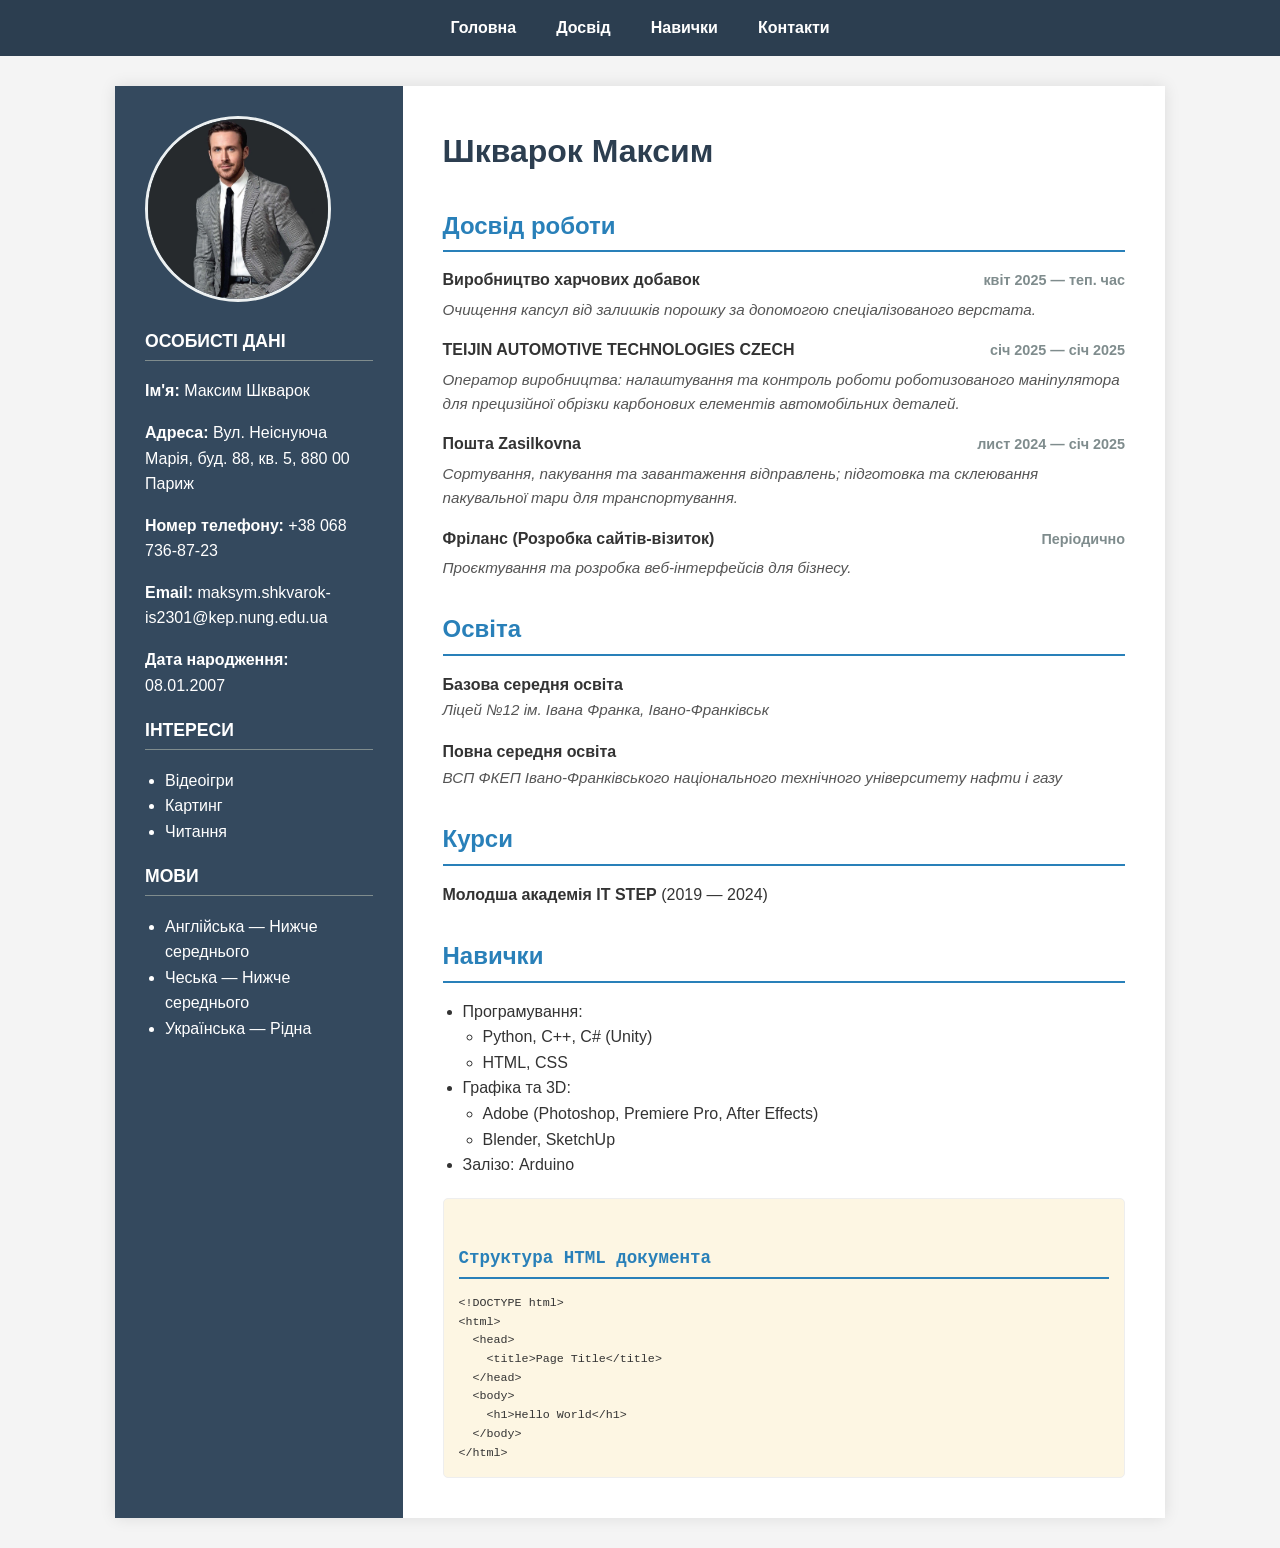
==== index.html @ 597e6e90 "index.html" ====
<!DOCTYPE html>
<html lang="uk">
<head>
    <meta charset="UTF-8">
    <meta name="viewport" content="width=device-width, initial-scale=1.0">
    <title>Резюме — Шкварок Максим</title>
    <link rel="stylesheet" href="style.css">
</head>
<body>

<header>
    <nav>
        <ul class="nav-menu">
            <li><a href="#about">Головна</a></li>
            <li><a href="#experience">Досвід</a></li>
            <li><a href="#skills">Навички</a></li>
            <li><a href="#contacts">Контакти</a></li>
        </ul>
    </nav>
</header>

<div class="container" id="about">
    <aside class="sidebar">
        <div class="avatar">
            <img src="myfoto.jpg" alt="Шкварок Максим" class="image">
        </div>

        <section id="contacts" class="section">
            <h3>Особисті дані</h3>
            <p><strong>Ім'я:</strong> Максим Шкварок</p>
            <p><strong>Адреса:</strong> Вул. Неіснуюча Марія, буд. 88, кв. 5, 880 00 Париж</p>
            <p><strong>Номер телефону:</strong> +38 068 736-87-23</p>
            <p><strong>Email:</strong> maksym.shkvarok-is2301@kep.nung.edu.ua</p>
            <p><strong>Дата народження:</strong> 08.01.2007</p>
        </section>  

        <section class="section">
            <h3>Інтереси</h3>
            <ul class="interests-list">
                <li>Відеоігри</li>
                <li>Картинг</li>
                <li>Читання</li>
            </ul>
        </section>

        <section class="section">
            <h3>Мови</h3>
            <ul class="languages-list">
                <li>Англійська — Нижче середнього</li>
                <li>Чеська — Нижче середнього</li>
                <li>Українська — Рідна</li>
            </ul>
        </section>
    </aside>

    <main class="main-content">
        <h1>Шкварок Максим</h1>

        <section id="experience">
            <h2 class="section-title">Досвід роботи</h2>
            
            <div class="job-item">
                <div class="job-header">
                    <strong>Виробництво харчових добавок</strong>
                    <span class="date">квіт 2025 — теп. час</span>
                </div>
                <p class="job-desc">Очищення капсул від залишків порошку за допомогою спеціалізованого верстата.</p>
            </div>

            <div class="job-item">
                <div class="job-header">
                    <strong>TEIJIN AUTOMOTIVE TECHNOLOGIES CZECH</strong>
                    <span class="date">січ 2025 — січ 2025</span>
                </div>
                <p class="job-desc">Оператор виробництва: налаштування та контроль роботи роботизованого маніпулятора для прецизійної обрізки карбонових елементів автомобільних деталей.</p>
            </div>

            <div class="job-item">
                <div class="job-header">
                    <strong>Пошта Zasilkovna</strong>
                    <span class="date">лист 2024 — січ 2025</span>
                </div>
                <p class="job-desc">Сортування, пакування та завантаження відправлень; підготовка та склеювання пакувальної тари для транспортування.</p>
            </div>

            <div class="job-item">
                <div class="job-header">
                    <strong>Фріланс (Розробка сайтів-візиток)</strong>
                    <span class="date">Періодично</span>
                </div>
                <p class="job-desc">Проєктування та розробка веб-інтерфейсів для бізнесу.</p>
            </div>
        </section>

        <section id="education">
            <h2 class="section-title">Освіта</h2>
            <p><strong>Базова середня освіта</strong><br>
            <span class="edu-italic">Ліцей №12 ім. Івана Франка, Івано-Франківськ</span></p>
            <p><strong>Повна середня освіта</strong><br>
            <span class="edu-italic">ВСП ФКЕП Івано-Франківського національного технічного університету нафти і газу</span></p>
        </section>

        <section id="courses">
            <h2 class="section-title">Курси</h2>
            <p><strong>Молодша академія IT STEP</strong> (2019 — 2024)</p>
        </section>

        <section id="skills">
            <h2 class="section-title">Навички</h2>
            <ul class="skills-grid">
                <li>Програмування:
                    <ul>
                        <li>Python, C++, C# (Unity)</li>
                        <li>HTML, CSS</li>
                    </ul>
                </li>
                <li>Графіка та 3D:
                    <ul>
                        <li>Adobe (Photoshop, Premiere Pro, After Effects)</li>
                        <li>Blender, SketchUp</li>
                    </ul>
                </li>
                <li>Залізо: Arduino</li>
            </ul>
        </section>

        <section class="html-structure">
            <h2 class="section-title">Структура HTML документа</h2>
            <code>
                &lt;!DOCTYPE html&gt;<br>
                &lt;html&gt;<br>
                &nbsp;&nbsp;&lt;head&gt;<br>
                &nbsp;&nbsp;&nbsp;&nbsp;&lt;title&gt;Page Title&lt;/title&gt;<br>
                &nbsp;&nbsp;&lt;/head&gt;<br>
                &nbsp;&nbsp;&lt;body&gt;<br>
                &nbsp;&nbsp;&nbsp;&nbsp;&lt;h1&gt;Hello World&lt;/h1&gt;<br>
                &nbsp;&nbsp;&lt;/body&gt;<br>
                &lt;/html&gt;
            </code>
        </section>
    </main>
</div>

</body>
</html>
---- style.css ----
body {
    font-family: 'Segoe UI', Tahoma, Geneva, Verdana, sans-serif;
    line-height: 1.6;
    margin: 0;
    background-color: #f4f4f4;
    color: #333;
}

/* Меню */
.nav-menu {
    display: flex;
    justify-content: center;
    list-style: none;
    background: #2c3e50;
    padding: 15px;
    margin: 0;
    position: sticky;
    top: 0;
    z-index: 1000;
}

.nav-menu li { margin: 0 20px; }
.nav-menu a {
    color: white;
    text-decoration: none;
    font-weight: bold;
    transition: color 0.3s;
}

.nav-menu a:hover {
    color: #2980b9;
}

.container {
    display: flex;
    max-width: 1050px;
    margin: 30px auto;
    background: white;
    box-shadow: 0 0 15px rgba(0,0,0,0.1);
}

/* Sidebar */
.sidebar {
    width: 25%;
    background-color: #34495e;
    color: white;
    padding: 30px;
}

.avatar {
    width: 180px;
    height: 180px;
    overflow: hidden;
    border-radius: 50%;
    margin-bottom: 25px;
    border: 3px solid #ecf0f1;
}

.image {
    width: 100%;
    height: 100%;
    object-fit: cover;
    object-position: center 15%;
}

.section h3 {
    border-bottom: 1px solid #7f8c8d;
    padding-bottom: 5px;
    text-transform: uppercase;
    font-size: 1.1em;
}

/* Main Content */
.main-content {
    width: 75%;
    padding: 40px;
}

h1 { margin-top: 0; color: #2c3e50; }

.section-title {
    color: #2980b9;
    border-bottom: 2px solid #2980b9;
    padding-bottom: 5px;
    margin-top: 30px;
    margin-bottom: 15px;
}

.job-header {
    display: flex;
    justify-content: space-between;
    align-items: baseline;
    gap: 20px;
    margin-top: 15px;
}

.date {
    white-space: nowrap;
    font-weight: bold;
    color: #7f8c8d;
    font-size: 0.9em;
    min-width: fit-content;
}

/* Описи курсивом */
.job-desc, .edu-italic {
    font-style: italic;
    color: #555;
    margin-top: 5px;
    margin-bottom: 15px;
    font-size: 0.95em;
}

.html-structure {
    background: #fdf6e3;
    padding: 15px;
    border-radius: 5px;
    margin-top: 20px;
    font-family: monospace;
    font-size: 0.9em;
    border: 1px solid #eee;
}

ul { padding-left: 20px; }
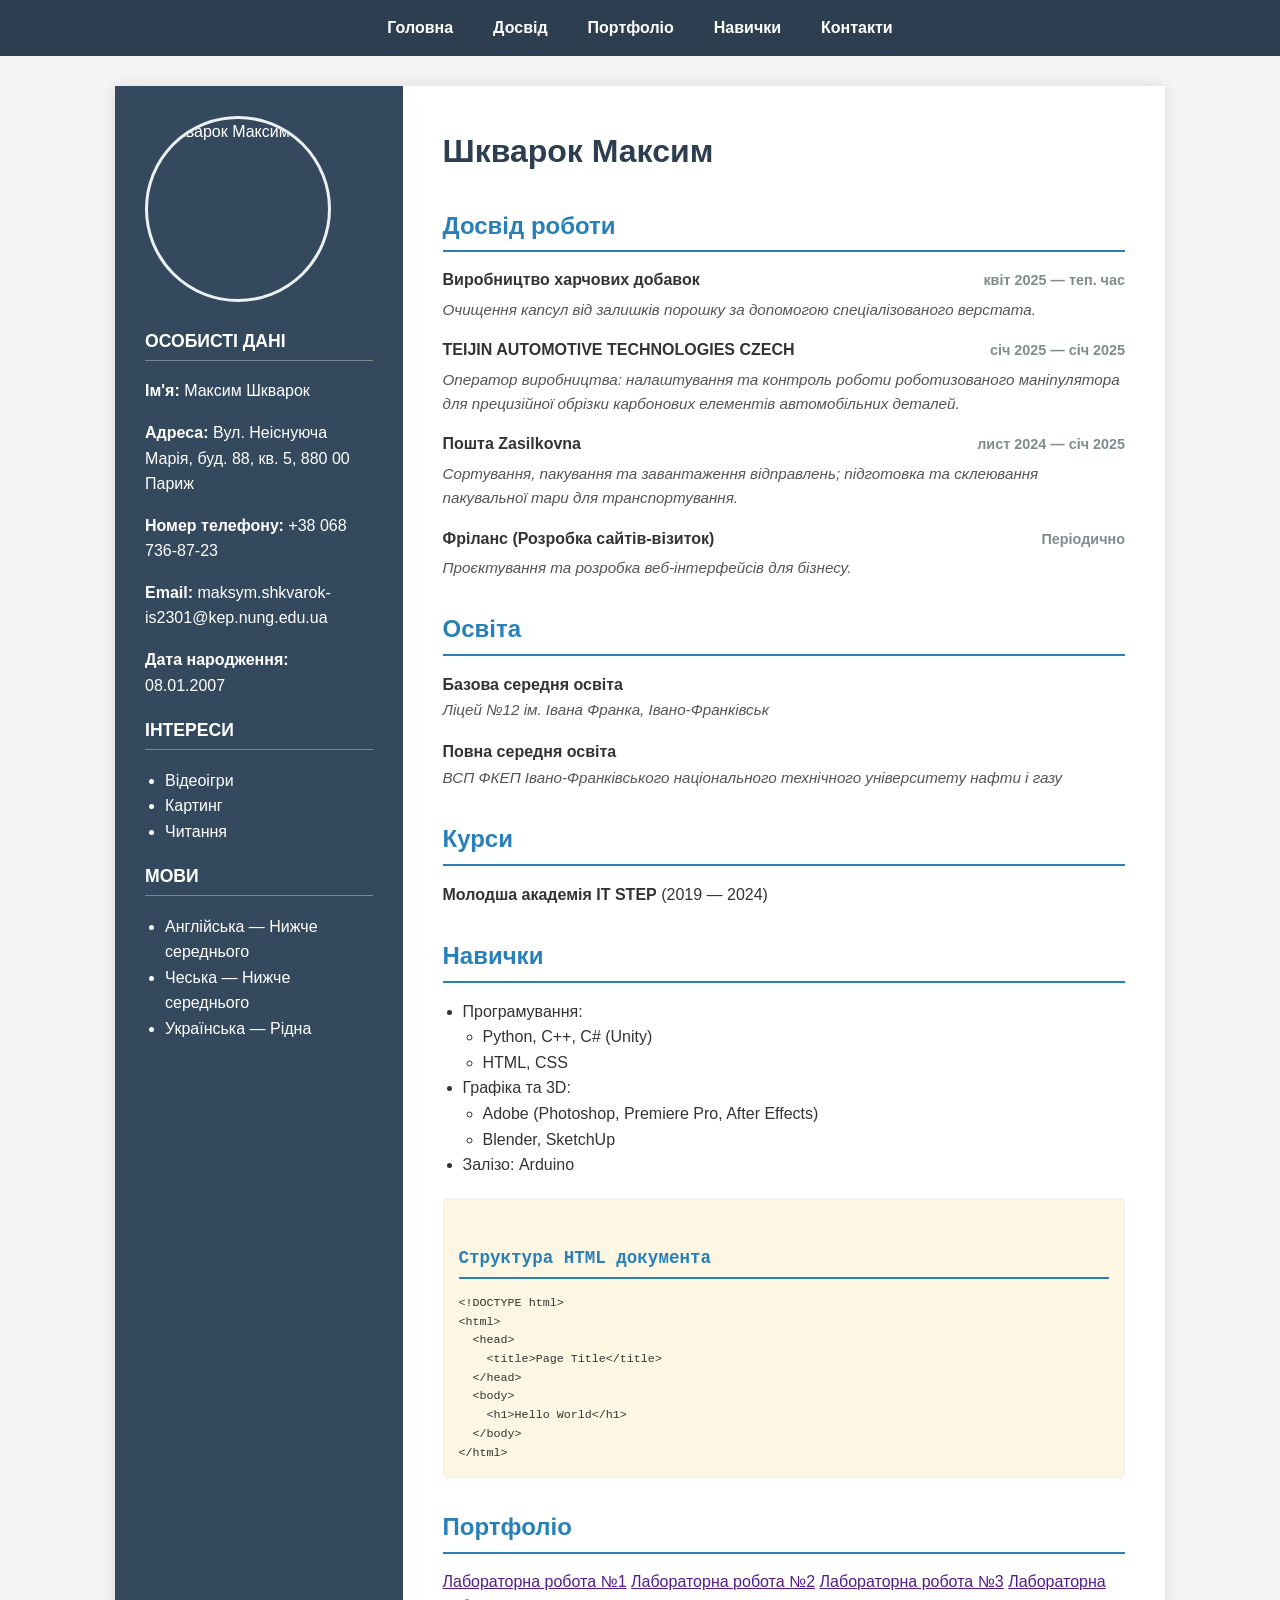
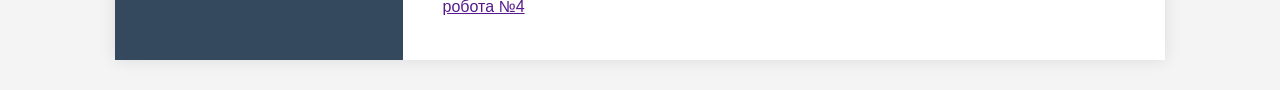
==== commit 17870a0f: "index.html" ====
--- a/index.html
+++ b/index.html
@@ -13,6 +13,7 @@
         <ul class="nav-menu">
             <li><a href="#about">Головна</a></li>
             <li><a href="#experience">Досвід</a></li>
+            <li><a href="#portfolio">Портфоліо</a></li> 
             <li><a href="#skills">Навички</a></li>
             <li><a href="#contacts">Контакти</a></li>
         </ul>
@@ -22,7 +23,7 @@
 <div class="container" id="about">
     <aside class="sidebar">
         <div class="avatar">
-            <img src="myfoto.jpg" alt="Шкварок Максим" class="image">
+            <img src="c:\Users\finon\OneDrive\Desktop\LW2\myfoto.jpg" alt="Шкварок Максим" class="image">
         </div>
 
         <section id="contacts" class="section">
@@ -138,6 +139,16 @@
                 &lt;/html&gt;
             </code>
         </section>
+
+        <section id="portfolio">
+            <h2 class="section-title">Портфоліо</h2>
+            <div class="portfolio-grid">
+                <a href="" class="portfolio-button">Лабораторна робота №1</a>
+                <a href="" class="portfolio-button">Лабораторна робота №2</a>
+                <a href="" class="portfolio-button">Лабораторна робота №3</a>
+                <a href="" class="portfolio-button">Лабораторна робота №4</a>
+            </div>
+        </section>
     </main>
 </div>
 
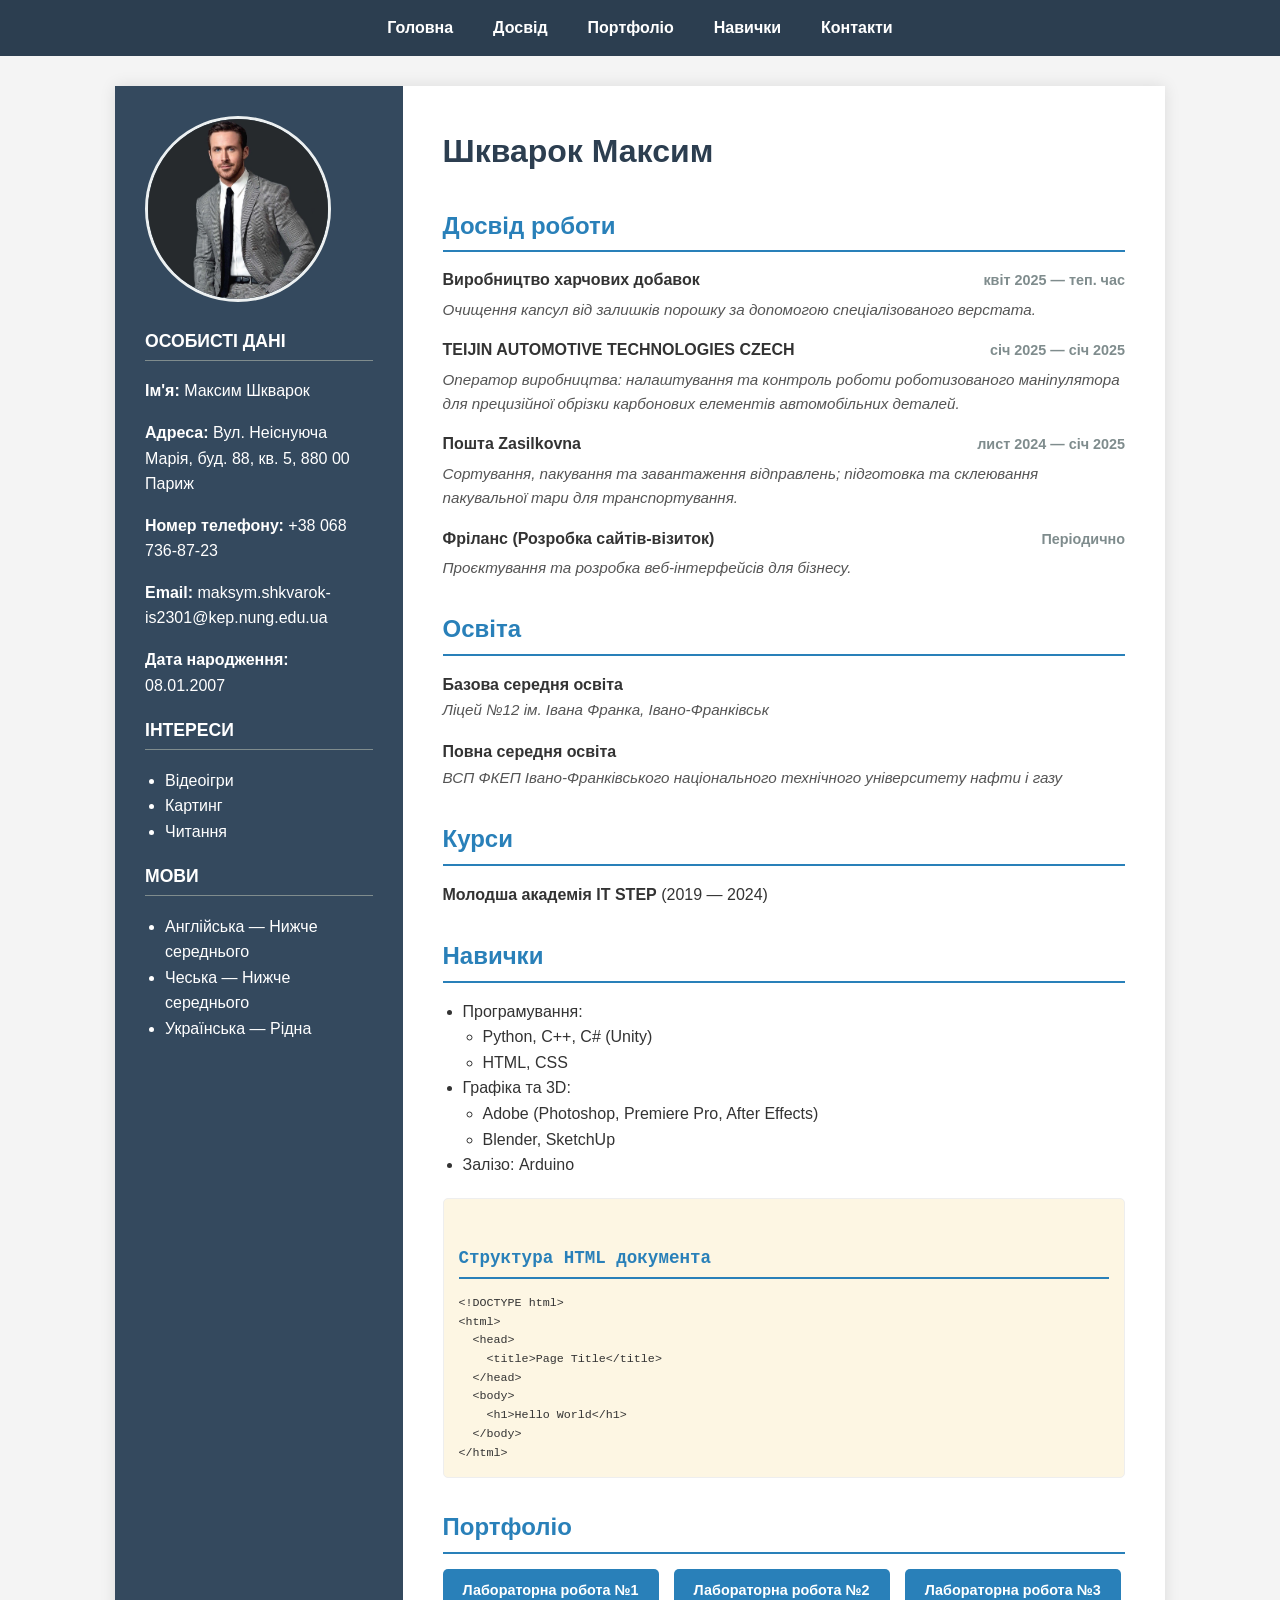
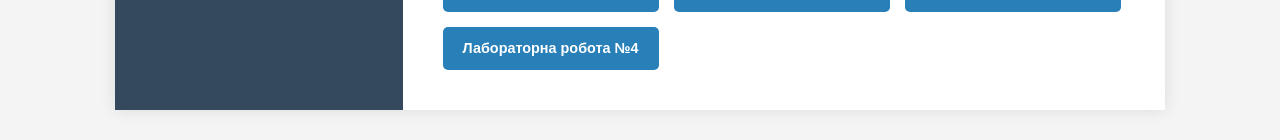
==== commit 5826f42c: "index.html" ====
--- a/index.html
+++ b/index.html
@@ -23,7 +23,7 @@
 <div class="container" id="about">
     <aside class="sidebar">
         <div class="avatar">
-            <img src="c:\Users\finon\OneDrive\Desktop\LW2\myfoto.jpg" alt="Шкварок Максим" class="image">
+            <img src="myfoto.jpg" alt="Шкварок Максим" class="image">
         </div>
 
         <section id="contacts" class="section">
--- a/style.css
+++ b/style.css
@@ -121,4 +121,35 @@
     border: 1px solid #eee;
 }
 
-ul { padding-left: 20px; }+ul { padding-left: 20px; }
+
+/* Портфоліо */
+.portfolio-grid {
+    display: flex;
+    flex-wrap: wrap;
+    gap: 15px;
+    margin-top: 15px;
+}
+
+.portfolio-button {
+    display: inline-block;
+    padding: 10px 20px;
+    background-color: #2980b9;
+    color: white;
+    text-decoration: none;
+    border-radius: 5px;
+    font-weight: bold;
+    font-size: 0.9em;
+    transition: background-color 0.3s, transform 0.2s;
+    border: none;
+}
+
+.portfolio-button:hover {
+    background-color: #1f6391;
+    transform: translateY(-2px);
+    color: white; /* Щоб колір тексту не змінювався при наведенні як у меню */
+}
+
+.portfolio-button:active {
+    transform: translateY(0);
+}
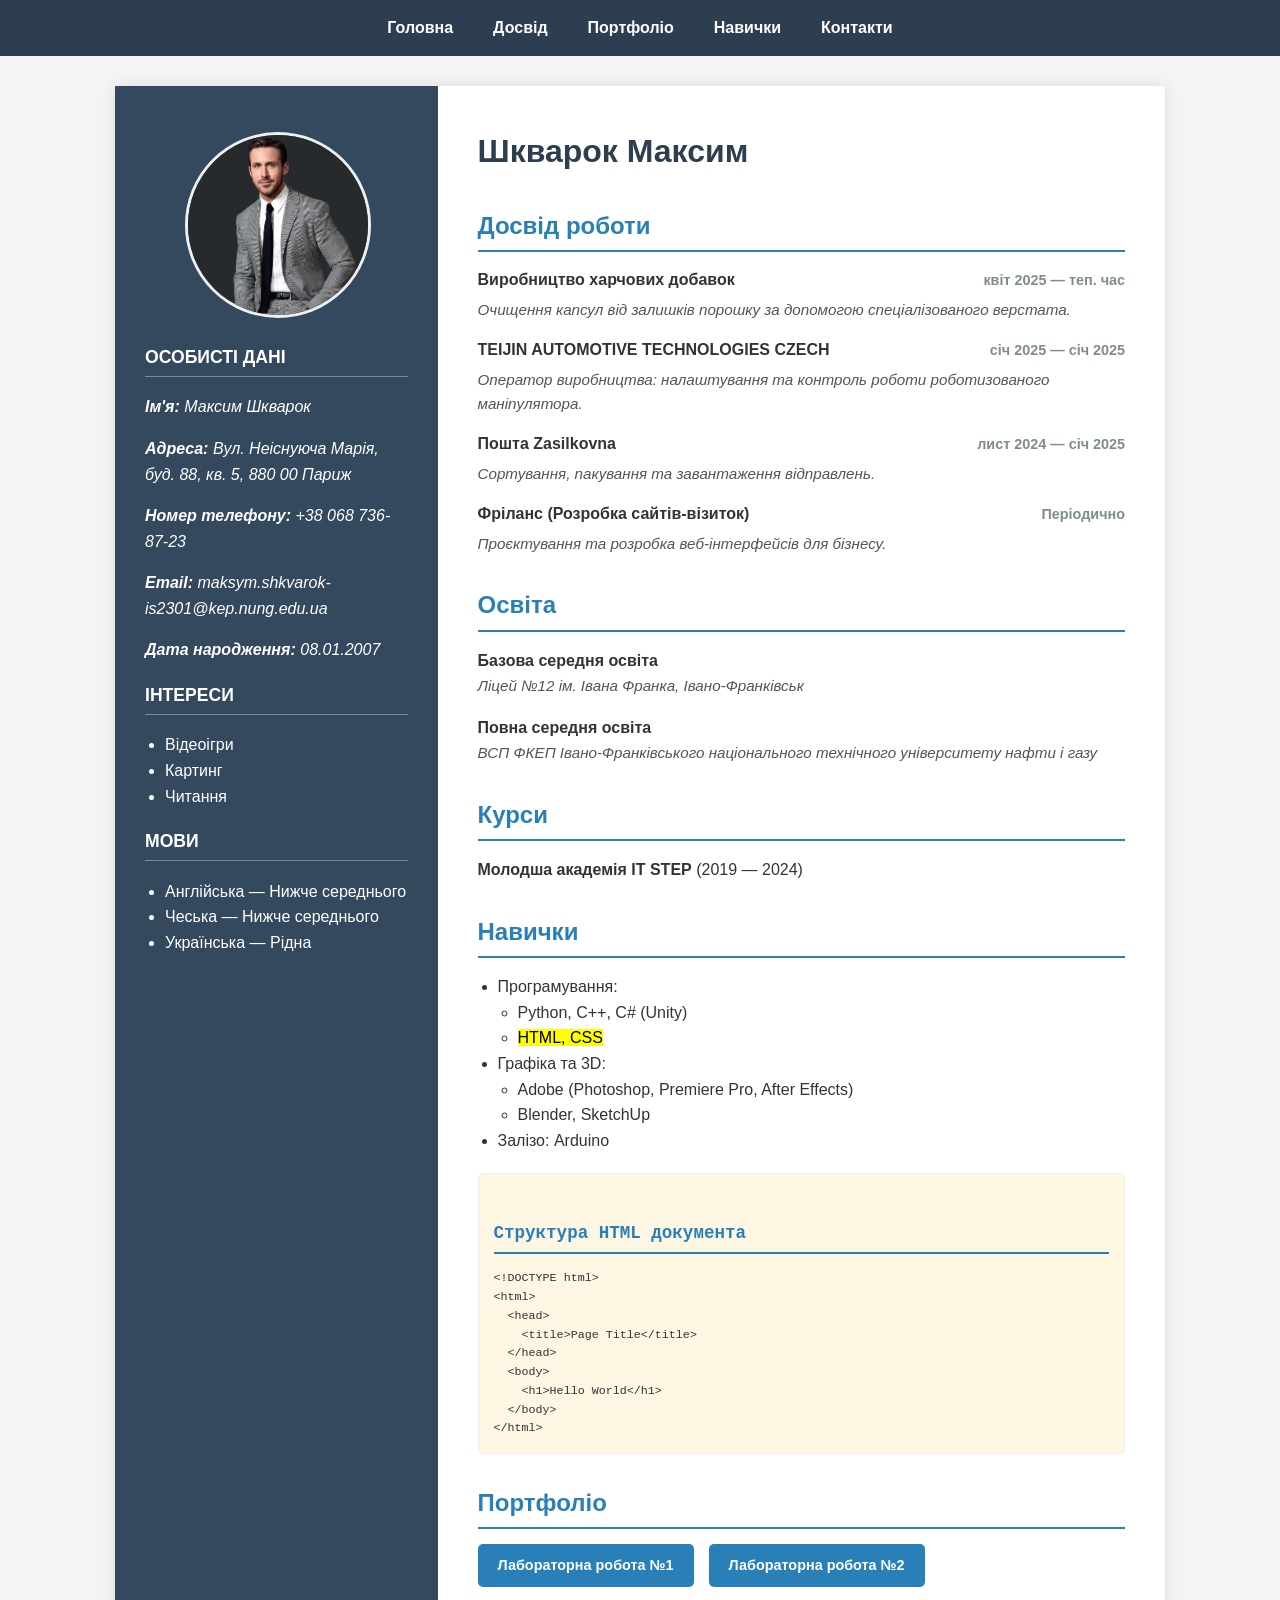
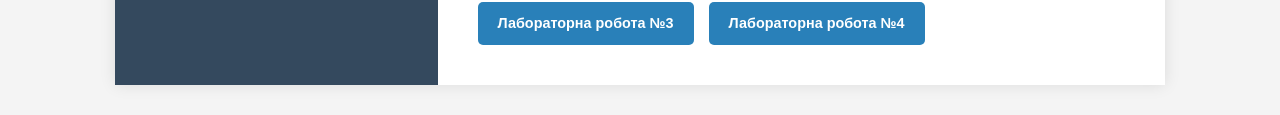
==== commit 699988b4: "index.html" ====
--- a/index.html
+++ b/index.html
@@ -22,17 +22,20 @@
 
 <div class="container" id="about">
     <aside class="sidebar">
-        <div class="avatar">
+        <figure class="avatar">
             <img src="myfoto.jpg" alt="Шкварок Максим" class="image">
-        </div>
+            <figcaption style="display:none">Фото Шкварока Максима</figcaption>
+        </figure>
 
         <section id="contacts" class="section">
             <h3>Особисті дані</h3>
-            <p><strong>Ім'я:</strong> Максим Шкварок</p>
-            <p><strong>Адреса:</strong> Вул. Неіснуюча Марія, буд. 88, кв. 5, 880 00 Париж</p>
-            <p><strong>Номер телефону:</strong> +38 068 736-87-23</p>
-            <p><strong>Email:</strong> maksym.shkvarok-is2301@kep.nung.edu.ua</p>
-            <p><strong>Дата народження:</strong> 08.01.2007</p>
+            <address>
+                <p><strong>Ім'я:</strong> Максим Шкварок</p>
+                <p><strong>Адреса:</strong> Вул. Неіснуюча Марія, буд. 88, кв. 5, 880 00 Париж</p>
+                <p><strong>Номер телефону:</strong> +38 068 736-87-23</p>
+                <p><strong>Email:</strong> maksym.shkvarok-is2301@kep.nung.edu.ua</p>
+                <p><strong>Дата народження:</strong> <time datetime="2007-01-08">08.01.2007</time></p>
+            </address>
         </section>  
 
         <section class="section">
@@ -60,37 +63,37 @@
         <section id="experience">
             <h2 class="section-title">Досвід роботи</h2>
             
-            <div class="job-item">
-                <div class="job-header">
+            <article class="job-item">
+                <header class="job-header">
                     <strong>Виробництво харчових добавок</strong>
-                    <span class="date">квіт 2025 — теп. час</span>
-                </div>
+                    <span class="date"><time datetime="2025-04">квіт 2025</time> — теп. час</span>
+                </header>
                 <p class="job-desc">Очищення капсул від залишків порошку за допомогою спеціалізованого верстата.</p>
-            </div>
+            </article>
 
-            <div class="job-item">
-                <div class="job-header">
+            <article class="job-item">
+                <header class="job-header">
                     <strong>TEIJIN AUTOMOTIVE TECHNOLOGIES CZECH</strong>
-                    <span class="date">січ 2025 — січ 2025</span>
-                </div>
-                <p class="job-desc">Оператор виробництва: налаштування та контроль роботи роботизованого маніпулятора для прецизійної обрізки карбонових елементів автомобільних деталей.</p>
-            </div>
+                    <span class="date"><time datetime="2025-01">січ 2025</time> — <time datetime="2025-01">січ 2025</time></span>
+                </header>
+                <p class="job-desc">Оператор виробництва: налаштування та контроль роботи роботизованого маніпулятора.</p>
+            </article>
 
-            <div class="job-item">
-                <div class="job-header">
+            <article class="job-item">
+                <header class="job-header">
                     <strong>Пошта Zasilkovna</strong>
-                    <span class="date">лист 2024 — січ 2025</span>
-                </div>
-                <p class="job-desc">Сортування, пакування та завантаження відправлень; підготовка та склеювання пакувальної тари для транспортування.</p>
-            </div>
+                    <span class="date"><time datetime="2024-11">лист 2024</time> — <time datetime="2025-01">січ 2025</time></span>
+                </header>
+                <p class="job-desc">Сортування, пакування та завантаження відправлень.</p>
+            </article>
 
-            <div class="job-item">
-                <div class="job-header">
+            <article class="job-item">
+                <header class="job-header">
                     <strong>Фріланс (Розробка сайтів-візиток)</strong>
                     <span class="date">Періодично</span>
-                </div>
+                </header>
                 <p class="job-desc">Проєктування та розробка веб-інтерфейсів для бізнесу.</p>
-            </div>
+            </article>
         </section>
 
         <section id="education">
@@ -112,8 +115,7 @@
                 <li>Програмування:
                     <ul>
                         <li>Python, C++, C# (Unity)</li>
-                        <li>HTML, CSS</li>
-                    </ul>
+                        <li><mark>HTML, CSS</mark></li> </ul>
                 </li>
                 <li>Графіка та 3D:
                     <ul>
@@ -125,7 +127,7 @@
             </ul>
         </section>
 
-        <section class="html-structure">
+        <footer class="html-structure">
             <h2 class="section-title">Структура HTML документа</h2>
             <code>
                 &lt;!DOCTYPE html&gt;<br>
@@ -138,19 +140,20 @@
                 &nbsp;&nbsp;&lt;/body&gt;<br>
                 &lt;/html&gt;
             </code>
-        </section>
+        </footer>
 
         <section id="portfolio">
             <h2 class="section-title">Портфоліо</h2>
-            <div class="portfolio-grid">
-                <a href="" class="portfolio-button">Лабораторна робота №1</a>
-                <a href="" class="portfolio-button">Лабораторна робота №2</a>
-                <a href="" class="portfolio-button">Лабораторна робота №3</a>
-                <a href="" class="portfolio-button">Лабораторна робота №4</a>
-            </div>
+            <nav class="portfolio-grid">
+                <a href="lab1/index.html" class="portfolio-button">Лабораторна робота №1</a>
+                <a href="lab2/index.html" class="portfolio-button">Лабораторна робота №2</a>
+                <a href="lab3/index.html" class="portfolio-button">Лабораторна робота №3</a>
+                <a href="lab4/index.html" class="portfolio-button">Лабораторна робота №4</a>
+            </nav>
         </section>
     </main>
 </div>
 
 </body>
 </html>
+
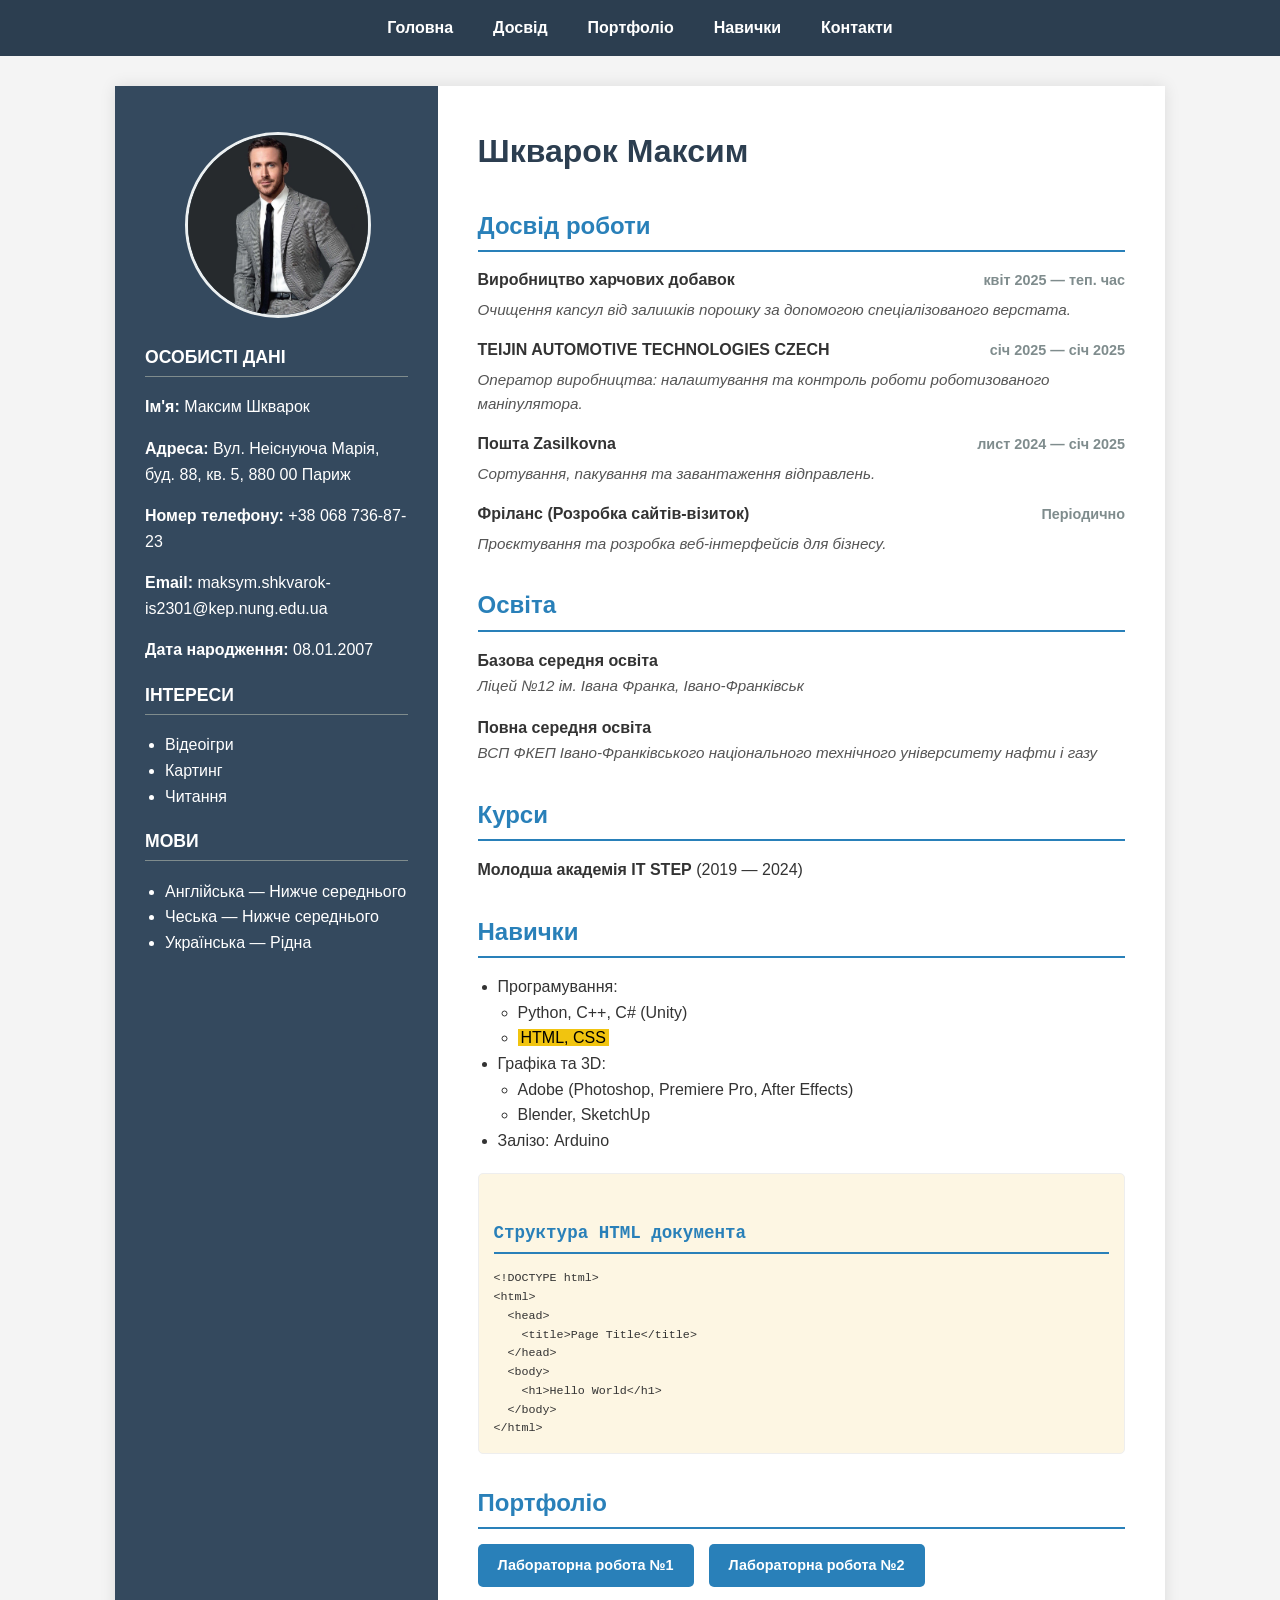
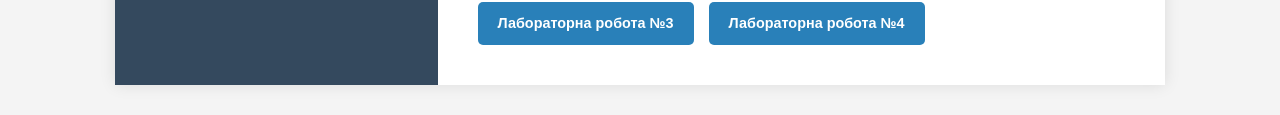
==== commit 51b24ee6: "index.html" ====
--- a/index.html
+++ b/index.html
@@ -145,7 +145,7 @@
         <section id="portfolio">
             <h2 class="section-title">Портфоліо</h2>
             <nav class="portfolio-grid">
-                <a href="lab1/index.html" class="portfolio-button">Лабораторна робота №1</a>
+                <a href="https://drive.google.com/file/d/1KdS_fn8WjKdSN1jcQYdI1DfzHHRG9I4r/view?usp=sharing" class="portfolio-button">Лабораторна робота №1</a>
                 <a href="lab2/index.html" class="portfolio-button">Лабораторна робота №2</a>
                 <a href="lab3/index.html" class="portfolio-button">Лабораторна робота №3</a>
                 <a href="lab4/index.html" class="portfolio-button">Лабораторна робота №4</a>
--- a/style.css
+++ b/style.css
@@ -1,3 +1,8 @@
+/* Вказати для всіх HTML5-елементів {display: block;}  */
+header, nav, main, section, article, aside, footer, figure, figcaption {
+    display: block;
+}
+
 body {
     font-family: 'Segoe UI', Tahoma, Geneva, Verdana, sans-serif;
     line-height: 1.6;
@@ -45,6 +50,11 @@
     background-color: #34495e;
     color: white;
     padding: 30px;
+}
+
+/* address не має бути курсивом за замовчуванням у цій стилістиці */
+address {
+    font-style: normal;
 }
 
 .avatar {
@@ -102,13 +112,19 @@
     min-width: fit-content;
 }
 
-/* Описи курсивом */
 .job-desc, .edu-italic {
     font-style: italic;
     color: #555;
     margin-top: 5px;
     margin-bottom: 15px;
     font-size: 0.95em;
+}
+
+/* mark виділення [cite: 114] */
+mark {
+    background-color: #f1c40f;
+    color: #000;
+    padding: 0 3px;
 }
 
 .html-structure {
@@ -141,15 +157,10 @@
     font-weight: bold;
     font-size: 0.9em;
     transition: background-color 0.3s, transform 0.2s;
-    border: none;
 }
 
 .portfolio-button:hover {
     background-color: #1f6391;
     transform: translateY(-2px);
-    color: white; /* Щоб колір тексту не змінювався при наведенні як у меню */
+    color: white;
 }
-
-.portfolio-button:active {
-    transform: translateY(0);
-}
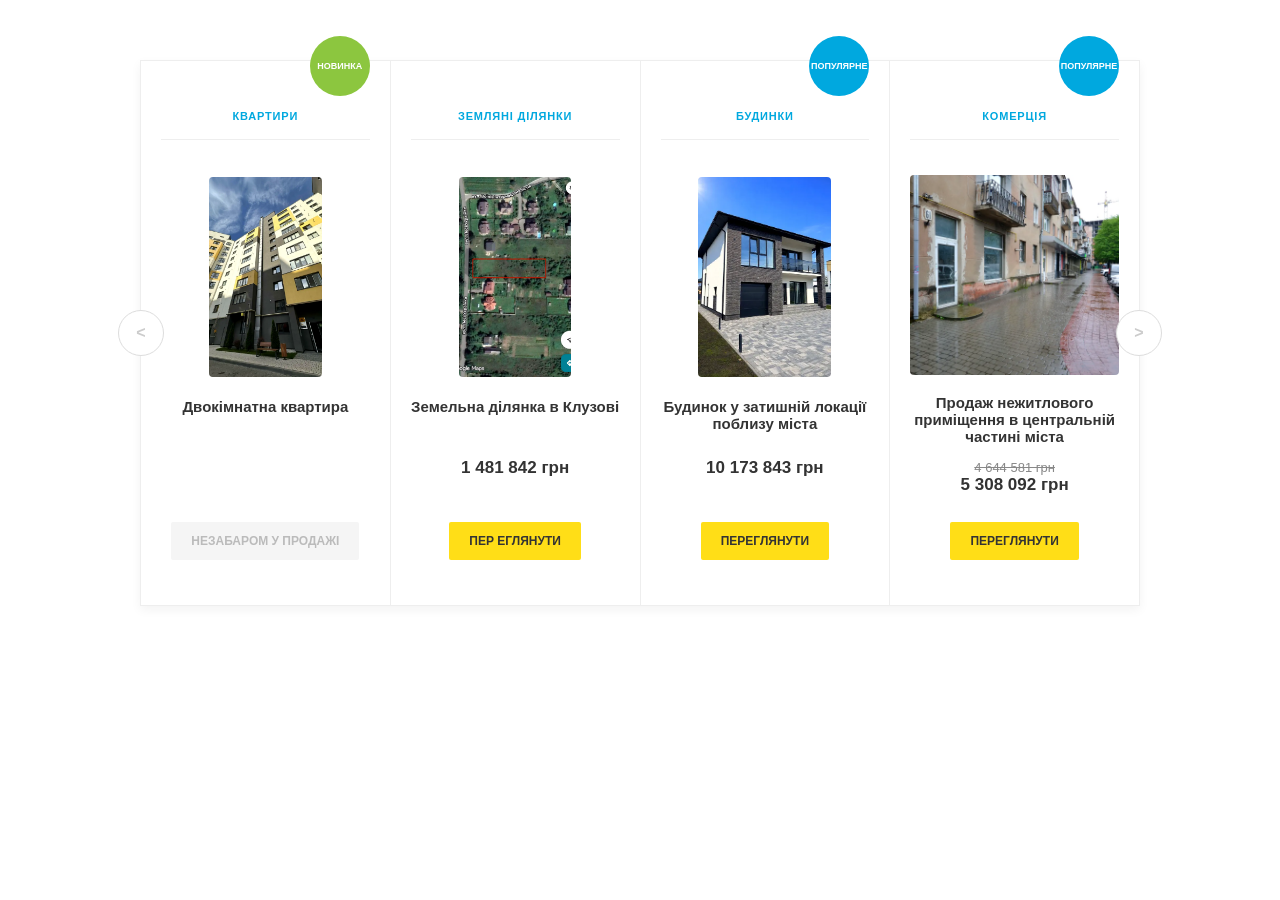
==== commit 82aa04a8: "laba7" ====
--- a/index.html
+++ b/index.html
@@ -3,157 +3,114 @@
 <head>
     <meta charset="UTF-8">
     <meta name="viewport" content="width=device-width, initial-scale=1.0">
-    <title>Резюме — Шкварок Максим</title>
+    <title>Каталог Нерухомості — Івано-Франківськ</title>
     <link rel="stylesheet" href="style.css">
 </head>
 <body>
 
-<header>
-    <nav>
-        <ul class="nav-menu">
-            <li><a href="#about">Головна</a></li>
-            <li><a href="#experience">Досвід</a></li>
-            <li><a href="#portfolio">Портфоліо</a></li> 
-            <li><a href="#skills">Навички</a></li>
-            <li><a href="#contacts">Контакти</a></li>
-        </ul>
-    </nav>
-</header>
+    <div class="wrap">
+        <div class="swipe swipe_left" aria-label="Попередній">&lt;</div>
+        <div class="swipe swipe_right" aria-label="Наступний">&gt;</div>
 
-<div class="container" id="about">
-    <aside class="sidebar">
-        <figure class="avatar">
-            <img src="myfoto.jpg" alt="Шкварок Максим" class="image">
-            <figcaption style="display:none">Фото Шкварока Максима</figcaption>
-        </figure>
+        <div class="catalog">
+            
+            <article class="item">
+                <div class="badge badge-green">НОВИНКА</div>
+                
+                <div class="category">
+                    <a href="#" title="Переглянути всі квартири">КВАРТИРИ</a>
+                </div>
 
-        <section id="contacts" class="section">
-            <h3>Особисті дані</h3>
-            <address>
-                <p><strong>Ім'я:</strong> Максим Шкварок</p>
-                <p><strong>Адреса:</strong> Вул. Неіснуюча Марія, буд. 88, кв. 5, 880 00 Париж</p>
-                <p><strong>Номер телефону:</strong> +38 068 736-87-23</p>
-                <p><strong>Email:</strong> maksym.shkvarok-is2301@kep.nung.edu.ua</p>
-                <p><strong>Дата народження:</strong> <time datetime="2007-01-08">08.01.2007</time></p>
-            </address>
-        </section>  
+                <a href="https://lun.ua/realty/4129393530" class="item-image-link" title="Детальніше про квартиру">
+                    <img src="apartment.png" alt="Фото квартири" loading="lazy">
+                </a>
 
-        <section class="section">
-            <h3>Інтереси</h3>
-            <ul class="interests-list">
-                <li>Відеоігри</li>
-                <li>Картинг</li>
-                <li>Читання</li>
-            </ul>
-        </section>
+                <h3 class="item-title">
+                    <a href="https://lun.ua/realty/4129393530" title="Двокімнатна квартира">Двокімнатна квартира</a>
+                </h3>
 
-        <section class="section">
-            <h3>Мови</h3>
-            <ul class="languages-list">
-                <li>Англійська — Нижче середнього</li>
-                <li>Чеська — Нижче середнього</li>
-                <li>Українська — Рідна</li>
-            </ul>
-        </section>
-    </aside>
+                <div class="item-price">
+                    <span class="new-price"></span>
+                </div>
 
-    <main class="main-content">
-        <h1>Шкварок Максим</h1>
-
-        <section id="experience">
-            <h2 class="section-title">Досвід роботи</h2>
-            
-            <article class="job-item">
-                <header class="job-header">
-                    <strong>Виробництво харчових добавок</strong>
-                    <span class="date"><time datetime="2025-04">квіт 2025</time> — теп. час</span>
-                </header>
-                <p class="job-desc">Очищення капсул від залишків порошку за допомогою спеціалізованого верстата.</p>
+                <div class="item-action">
+                    <button class="btn btn-disabled" disabled>НЕЗАБАРОМ У ПРОДАЖІ</button>
+                </div>
             </article>
 
-            <article class="job-item">
-                <header class="job-header">
-                    <strong>TEIJIN AUTOMOTIVE TECHNOLOGIES CZECH</strong>
-                    <span class="date"><time datetime="2025-01">січ 2025</time> — <time datetime="2025-01">січ 2025</time></span>
-                </header>
-                <p class="job-desc">Оператор виробництва: налаштування та контроль роботи роботизованого маніпулятора.</p>
+            <article class="item">
+                <div class="category">
+                    <a href="https://lun.ua/realty/3339868031" title="Переглянути всі земляні ділянки">ЗЕМЛЯНІ ДІЛЯНКИ</a>
+                </div>
+
+                <a href="https://lun.ua/realty/3339868031" class="item-image-link" title="Детальніше про земляну ділянку">
+                    <img src="area.png" alt="Фото ділянки" loading="lazy">
+                </a>
+
+                <h3 class="item-title">
+                    <a href="https://lun.ua/realty/3339868031">Земельна ділянка в Клузові</a>
+                </h3>
+
+                <div class="item-price">
+                    <span class="new-price">1 481 842 грн</span>
+                </div>
+
+                <div class="item-action">
+                    <a href="#" class="btn btn-yellow">ПЕР  ЕГЛЯНУТИ</a>
+                </div>
             </article>
 
-            <article class="job-item">
-                <header class="job-header">
-                    <strong>Пошта Zasilkovna</strong>
-                    <span class="date"><time datetime="2024-11">лист 2024</time> — <time datetime="2025-01">січ 2025</time></span>
-                </header>
-                <p class="job-desc">Сортування, пакування та завантаження відправлень.</p>
+            <article class="item">
+                <div class="badge badge-blue">ПОПУЛЯРНЕ</div>
+                
+                <div class="category">
+                    <a href="https://lun.ua/realty/4219353132" title="Переглянути всі будинки">БУДИНКИ</a>
+                </div>
+
+                <a href="https://lun.ua/realty/4219353132" class="item-image-link">
+                    <img src="house.png" alt="Фото будинку" loading="lazy">
+                </a>
+
+                <h3 class="item-title">
+                    <a href="https://lun.ua/realty/4219353132">Будинок у затишній локації поблизу міста</a>
+                </h3>
+
+                <div class="item-price">
+                    <span class="new-price">10 173 843 грн</span>
+                </div>
+
+                <div class="item-action">
+                    <a href="#" class="btn btn-yellow">ПЕРЕГЛЯНУТИ</a>
+                </div>
             </article>
 
-            <article class="job-item">
-                <header class="job-header">
-                    <strong>Фріланс (Розробка сайтів-візиток)</strong>
-                    <span class="date">Періодично</span>
-                </header>
-                <p class="job-desc">Проєктування та розробка веб-інтерфейсів для бізнесу.</p>
+            <article class="item">
+                <div class="badge badge-blue">ПОПУЛЯРНЕ</div>
+                
+                <div class="category">
+                    <a href="https://lun.ua/realty/1669580162" title="Комерційна нерухомість">КОМЕРЦІЯ</a>
+                </div>
+
+                <a href="https://lun.ua/realty/1669580162" class="item-image-link">
+                    <img src="komercia.png" alt="Фото офісу" loading="lazy">
+                </a>
+
+                <h3 class="item-title">
+                    <a href="https://lun.ua/realty/1669580162">Продаж нежитлового приміщення в центральній частині міста</a>
+                </h3>
+
+                <div class="item-price">
+                    <span class="old-price">4 644 581 грн</span>
+                    <span class="new-price">5 308 092 грн</span>
+                </div>
+
+                <div class="item-action">
+                    <a href="https://lun.ua/realty/1669580162" class="btn btn-yellow">ПЕРЕГЛЯНУТИ</a>
+                </div>
             </article>
-        </section>
 
-        <section id="education">
-            <h2 class="section-title">Освіта</h2>
-            <p><strong>Базова середня освіта</strong><br>
-            <span class="edu-italic">Ліцей №12 ім. Івана Франка, Івано-Франківськ</span></p>
-            <p><strong>Повна середня освіта</strong><br>
-            <span class="edu-italic">ВСП ФКЕП Івано-Франківського національного технічного університету нафти і газу</span></p>
-        </section>
-
-        <section id="courses">
-            <h2 class="section-title">Курси</h2>
-            <p><strong>Молодша академія IT STEP</strong> (2019 — 2024)</p>
-        </section>
-
-        <section id="skills">
-            <h2 class="section-title">Навички</h2>
-            <ul class="skills-grid">
-                <li>Програмування:
-                    <ul>
-                        <li>Python, C++, C# (Unity)</li>
-                        <li><mark>HTML, CSS</mark></li> </ul>
-                </li>
-                <li>Графіка та 3D:
-                    <ul>
-                        <li>Adobe (Photoshop, Premiere Pro, After Effects)</li>
-                        <li>Blender, SketchUp</li>
-                    </ul>
-                </li>
-                <li>Залізо: Arduino</li>
-            </ul>
-        </section>
-
-        <footer class="html-structure">
-            <h2 class="section-title">Структура HTML документа</h2>
-            <code>
-                &lt;!DOCTYPE html&gt;<br>
-                &lt;html&gt;<br>
-                &nbsp;&nbsp;&lt;head&gt;<br>
-                &nbsp;&nbsp;&nbsp;&nbsp;&lt;title&gt;Page Title&lt;/title&gt;<br>
-                &nbsp;&nbsp;&lt;/head&gt;<br>
-                &nbsp;&nbsp;&lt;body&gt;<br>
-                &nbsp;&nbsp;&nbsp;&nbsp;&lt;h1&gt;Hello World&lt;/h1&gt;<br>
-                &nbsp;&nbsp;&lt;/body&gt;<br>
-                &lt;/html&gt;
-            </code>
-        </footer>
-
-        <section id="portfolio">
-            <h2 class="section-title">Портфоліо</h2>
-            <nav class="portfolio-grid">
-                <a href="https://drive.google.com/file/d/1KdS_fn8WjKdSN1jcQYdI1DfzHHRG9I4r/view?usp=sharing" class="portfolio-button">Лабораторна робота №1</a>
-                <a href="lab2/index.html" class="portfolio-button">Лабораторна робота №2</a>
-                <a href="lab3/index.html" class="portfolio-button">Лабораторна робота №3</a>
-                <a href="lab4/index.html" class="portfolio-button">Лабораторна робота №4</a>
-            </nav>
-        </section>
-    </main>
-</div>
+        </div>
+    </div>
 
 </body>
-</html>
-
+</html>
--- a/style.css
+++ b/style.css
@@ -1,166 +1,190 @@
-/* Вказати для всіх HTML5-елементів {display: block;}  */
-header, nav, main, section, article, aside, footer, figure, figcaption {
-    display: block;
+/* --- ЗМІННІ (ПАЛІТРА ТА НАЛАШТУВАННЯ) --- */
+:root {
+    --primary-blue: #00a8df;
+    --accent-pink: #c82898;
+    --btn-color: #ffde17;
+    --badge-green: #8cc63f;
+    --main-text: #333;
+    --muted-text: #888;
+    --border-gray: #eee;
+    --white: #fff;
+    --transition: 0.3s ease;
 }
 
-body {
-    font-family: 'Segoe UI', Tahoma, Geneva, Verdana, sans-serif;
-    line-height: 1.6;
-    margin: 0;
-    background-color: #f4f4f4;
-    color: #333;
+/* Обгортка слайдера */
+.wrap {
+    max-width: 1000px; 
+    margin: 60px auto;
+    position: relative;
+    font-family: 'Segoe UI', Arial, sans-serif;
 }
 
-/* Меню */
-.nav-menu {
+/* Контейнер каталогу */
+.catalog {
     display: flex;
-    justify-content: center;
-    list-style: none;
-    background: #2c3e50;
-    padding: 15px;
-    margin: 0;
-    position: sticky;
-    top: 0;
-    z-index: 1000;
+    border: 1px solid var(--border-gray);
+    background: var(--white);
+    box-shadow: 0 4px 10px rgba(0,0,0,0.05);
 }
 
-.nav-menu li { margin: 0 20px; }
-.nav-menu a {
-    color: white;
+/* Картка товару (5 логічних частин) */
+.item {
+    flex: 1;
+    text-align: center;
+    padding: 45px 20px;
+    border-right: 1px solid var(--border-gray);
+    position: relative;
+    display: flex;
+    flex-direction: column;
+    justify-content: space-between; /* Рівномірне розтягування блоків */
+}
+
+.item:last-child {
+    border-right: none;
+}
+
+/* 1. Категорія */
+.category {
+    margin-bottom: 20px;
+    padding-bottom: 15px; /* Відступ від тексту до лінії */
+    border-bottom: 1px solid var(--border-gray); /* Сама горизонтальна лінія */
+    width: 100%; /* Щоб лінія тягнулася на всю ширину картки */
+}
+
+.category a {
+    text-decoration: none;
+    color: var(--primary-blue);
+    font-size: 11px;
+    font-weight: bold;
+    letter-spacing: 0.8px;
+    text-transform: uppercase;
+}
+
+.category a:hover {
+    color: var(--accent-pink);
+}
+
+/* 2. Зображення */
+.item-image-link {
+    display: block;
+    margin: 15px auto;
+    transition: transform var(--transition);
+}
+.item-image-link:hover {
+    transform: scale(1.05);
+}
+
+.item-image-link img {
+    width: 100%;        /* Картинка розтягується на всю доступну ширину колонки */
+    height: 200px;      /* Фіксована висота для ВСІХ картинок (можеш змінити на 180px чи 250px за смаком) */
+    object-fit: cover;  /* Головна магія: обрізає зайве, не спотворюючи пропорції */
+    border-radius: 4px; /* Опціонально: робить кути трохи заокругленими для краси */
+    object-position: center; /* Центрує картинку, якщо вона обрізається */
+}
+
+/* 3. Назва товару */
+.item-title {
+    margin: 0 0 15px 0;
+    font-size: 15px;
+    min-height: 44px; /* Резерв для двох рядків */
+}
+.item-title a {
+    text-decoration: none;
+    color: var(--main-text);
+}
+.item-title a:hover {
+    color: var(--primary-blue);
+}
+
+/* 4. Блок ціни та статусу */
+.item-price, .item-status {
+    margin-bottom: 20px;
+    min-height: 42px;
+}
+.old-price {
+    display: block;
+    text-decoration: line-through;
+    color: var(--muted-text);
+    font-size: 13px;
+}
+.new-price {
+    display: block;
+    color: var(--main-text);
+    font-weight: bold;
+    font-size: 17px;
+}
+
+/* 5. Кнопка дії */
+.btn {
+    display: inline-block;
+    padding: 12px 20px;
     text-decoration: none;
     font-weight: bold;
-    transition: color 0.3s;
+    border-radius: 2px;
+    font-size: 12px;
+    border: none;
+    font-family: inherit;
+    text-transform: uppercase;
 }
 
-.nav-menu a:hover {
-    color: #2980b9;
+.btn-yellow {
+    background: var(--btn-color);
+    color: var(--main-text);
+    cursor: pointer;
+    transition: background var(--transition);
+}
+.btn-yellow:hover {
+    background: #ecd115;
 }
 
-.container {
-    display: flex;
-    max-width: 1050px;
-    margin: 30px auto;
-    background: white;
-    box-shadow: 0 0 15px rgba(0,0,0,0.1);
+.btn-disabled {
+    background: #f5f5f5;
+    color: #bbb;
+    cursor: not-allowed;
 }
 
-/* Sidebar */
-.sidebar {
-    width: 25%;
-    background-color: #34495e;
-    color: white;
-    padding: 30px;
+/* Стрілочки слайдера */
+.swipe {
+    position: absolute;
+    top: 50%;
+    transform: translateY(-50%);
+    width: 44px;
+    height: 44px;
+    border: 1px solid #ddd;
+    border-radius: 50%;
+    background: var(--white);
+    cursor: pointer;
+    display: flex;
+    align-items: center;
+    justify-content: center;
+    color: #ccc;
+    font-weight: bold;
+    z-index: 10;
+    transition: all var(--transition);
 }
+.swipe:hover {
+    border-color: var(--muted-text);
+    color: var(--muted-text);
+}
+.swipe_left { left: -22px; }
+.swipe_right { right: -22px; }
 
-/* address не має бути курсивом за замовчуванням у цій стилістиці */
-address {
-    font-style: normal;
+.badge {
+    position: absolute;
+    top: -25px;
+    right: 20px; /* Зміщуємо бейдж у правий бік (можеш змінювати цифру, щоб посунути лівіше чи правіше) */
+    width: 50px;
+    height: 50px;
+    border-radius: 50%;
+    display: flex;
+    align-items: center;
+    justify-content: center;
+    color: var(--white);
+    font-size: 9px;
+    font-weight: bold;
+    text-align: center;
+    padding: 5px;
+    z-index: 2; /* Щоб бейдж завжди був поверх інших елементів */
 }
-
-.avatar {
-    width: 180px;
-    height: 180px;
-    overflow: hidden;
-    border-radius: 50%;
-    margin-bottom: 25px;
-    border: 3px solid #ecf0f1;
-}
-
-.image {
-    width: 100%;
-    height: 100%;
-    object-fit: cover;
-    object-position: center 15%;
-}
-
-.section h3 {
-    border-bottom: 1px solid #7f8c8d;
-    padding-bottom: 5px;
-    text-transform: uppercase;
-    font-size: 1.1em;
-}
-
-/* Main Content */
-.main-content {
-    width: 75%;
-    padding: 40px;
-}
-
-h1 { margin-top: 0; color: #2c3e50; }
-
-.section-title {
-    color: #2980b9;
-    border-bottom: 2px solid #2980b9;
-    padding-bottom: 5px;
-    margin-top: 30px;
-    margin-bottom: 15px;
-}
-
-.job-header {
-    display: flex;
-    justify-content: space-between;
-    align-items: baseline;
-    gap: 20px;
-    margin-top: 15px;
-}
-
-.date {
-    white-space: nowrap;
-    font-weight: bold;
-    color: #7f8c8d;
-    font-size: 0.9em;
-    min-width: fit-content;
-}
-
-.job-desc, .edu-italic {
-    font-style: italic;
-    color: #555;
-    margin-top: 5px;
-    margin-bottom: 15px;
-    font-size: 0.95em;
-}
-
-/* mark виділення [cite: 114] */
-mark {
-    background-color: #f1c40f;
-    color: #000;
-    padding: 0 3px;
-}
-
-.html-structure {
-    background: #fdf6e3;
-    padding: 15px;
-    border-radius: 5px;
-    margin-top: 20px;
-    font-family: monospace;
-    font-size: 0.9em;
-    border: 1px solid #eee;
-}
-
-ul { padding-left: 20px; }
-
-/* Портфоліо */
-.portfolio-grid {
-    display: flex;
-    flex-wrap: wrap;
-    gap: 15px;
-    margin-top: 15px;
-}
-
-.portfolio-button {
-    display: inline-block;
-    padding: 10px 20px;
-    background-color: #2980b9;
-    color: white;
-    text-decoration: none;
-    border-radius: 5px;
-    font-weight: bold;
-    font-size: 0.9em;
-    transition: background-color 0.3s, transform 0.2s;
-}
-
-.portfolio-button:hover {
-    background-color: #1f6391;
-    transform: translateY(-2px);
-    color: white;
-}
+.badge-green { background: var(--badge-green); }
+.badge-blue { background: var(--primary-blue); }
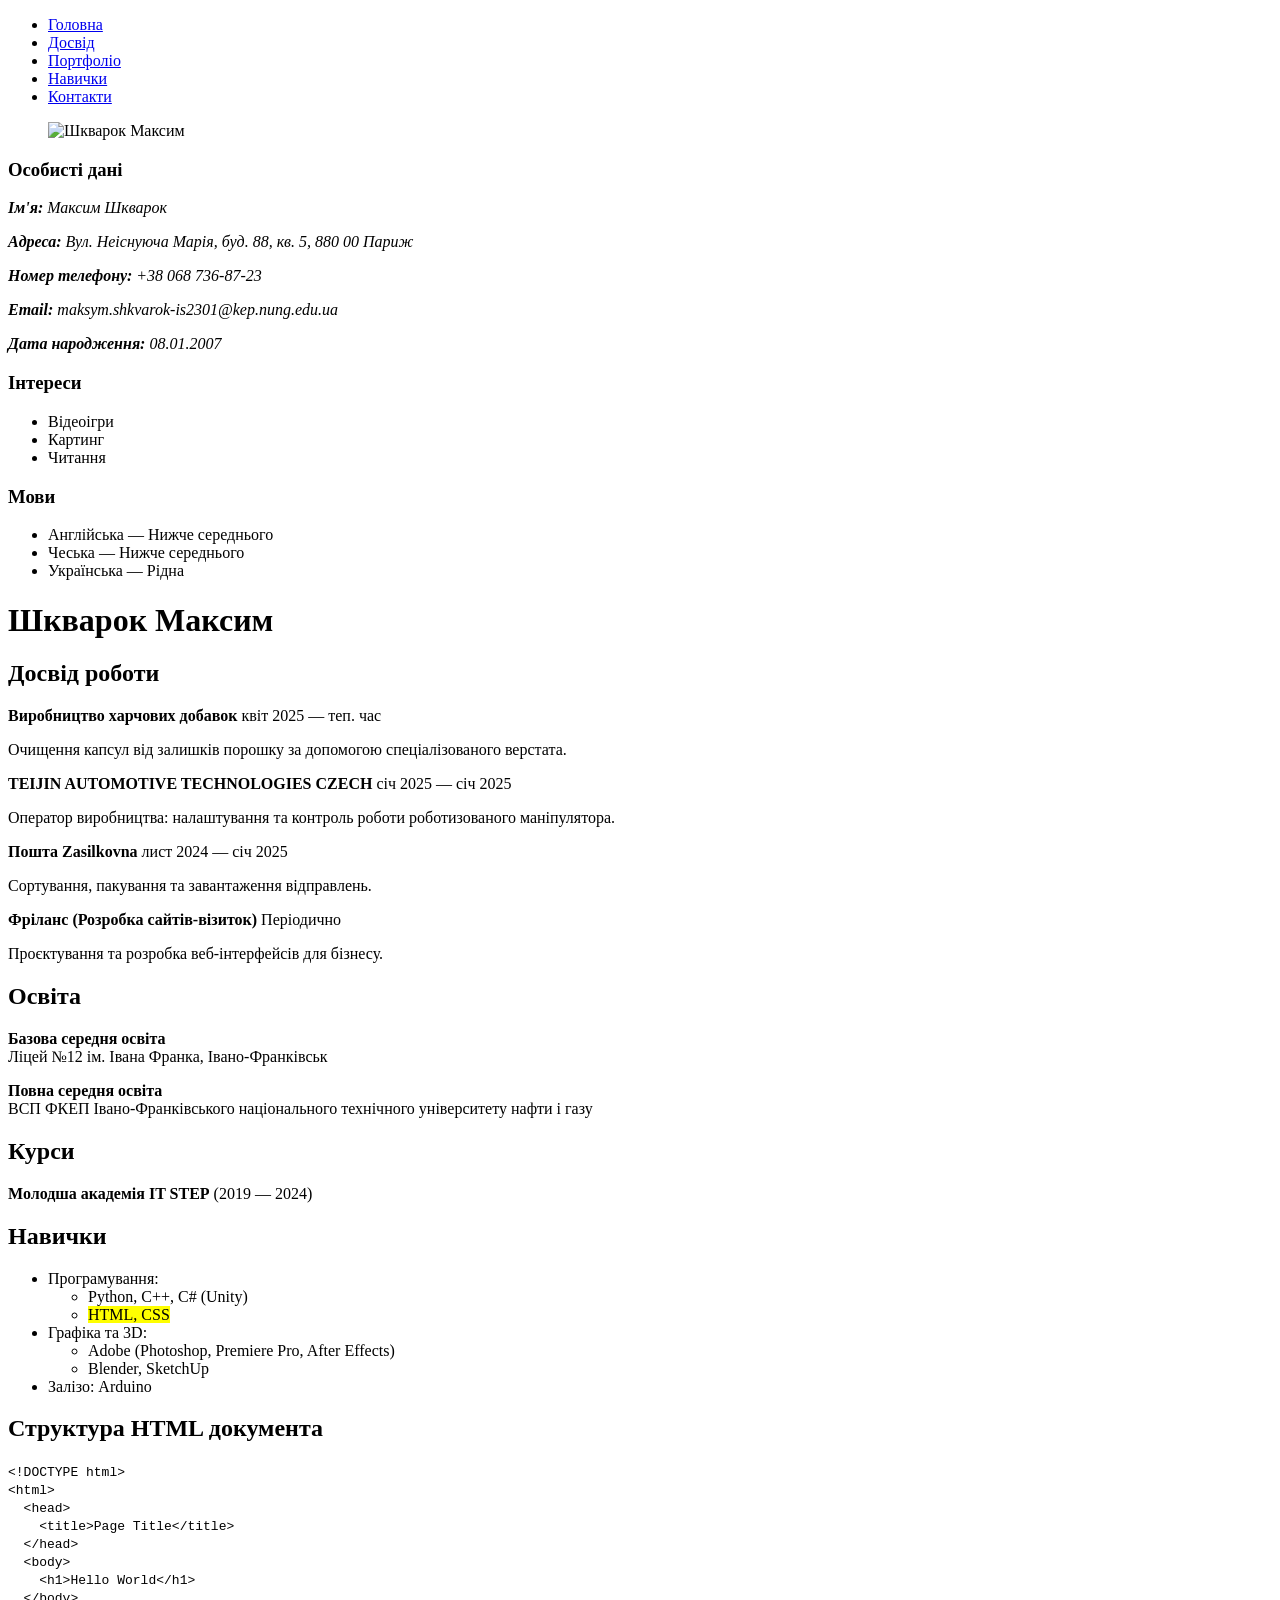
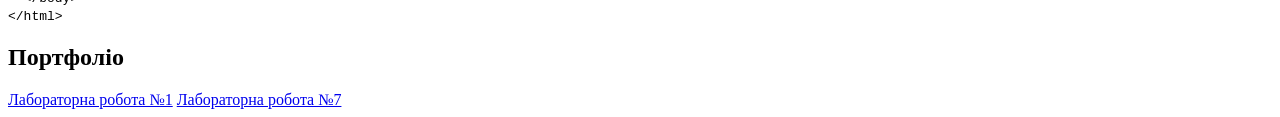
==== commit b4756ebe: "add laba7" ====
--- a/index.html
+++ b/index.html
@@ -3,114 +3,155 @@
 <head>
     <meta charset="UTF-8">
     <meta name="viewport" content="width=device-width, initial-scale=1.0">
-    <title>Каталог Нерухомості — Івано-Франківськ</title>
+    <title>Резюме — Шкварок Максим</title>
     <link rel="stylesheet" href="style.css">
 </head>
 <body>
 
-    <div class="wrap">
-        <div class="swipe swipe_left" aria-label="Попередній">&lt;</div>
-        <div class="swipe swipe_right" aria-label="Наступний">&gt;</div>
+<header>
+    <nav>
+        <ul class="nav-menu">
+            <li><a href="#about">Головна</a></li>
+            <li><a href="#experience">Досвід</a></li>
+            <li><a href="#portfolio">Портфоліо</a></li> 
+            <li><a href="#skills">Навички</a></li>
+            <li><a href="#contacts">Контакти</a></li>
+        </ul>
+    </nav>
+</header>
 
-        <div class="catalog">
+<div class="container" id="about">
+    <aside class="sidebar">
+        <figure class="avatar">
+            <img src="myfoto.jpg" alt="Шкварок Максим" class="image">
+            <figcaption style="display:none">Фото Шкварока Максима</figcaption>
+        </figure>
+
+        <section id="contacts" class="section">
+            <h3>Особисті дані</h3>
+            <address>
+                <p><strong>Ім'я:</strong> Максим Шкварок</p>
+                <p><strong>Адреса:</strong> Вул. Неіснуюча Марія, буд. 88, кв. 5, 880 00 Париж</p>
+                <p><strong>Номер телефону:</strong> +38 068 736-87-23</p>
+                <p><strong>Email:</strong> maksym.shkvarok-is2301@kep.nung.edu.ua</p>
+                <p><strong>Дата народження:</strong> <time datetime="2007-01-08">08.01.2007</time></p>
+            </address>
+        </section>  
+
+        <section class="section">
+            <h3>Інтереси</h3>
+            <ul class="interests-list">
+                <li>Відеоігри</li>
+                <li>Картинг</li>
+                <li>Читання</li>
+            </ul>
+        </section>
+
+        <section class="section">
+            <h3>Мови</h3>
+            <ul class="languages-list">
+                <li>Англійська — Нижче середнього</li>
+                <li>Чеська — Нижче середнього</li>
+                <li>Українська — Рідна</li>
+            </ul>
+        </section>
+    </aside>
+
+    <main class="main-content">
+        <h1>Шкварок Максим</h1>
+
+        <section id="experience">
+            <h2 class="section-title">Досвід роботи</h2>
             
-            <article class="item">
-                <div class="badge badge-green">НОВИНКА</div>
-                
-                <div class="category">
-                    <a href="#" title="Переглянути всі квартири">КВАРТИРИ</a>
-                </div>
-
-                <a href="https://lun.ua/realty/4129393530" class="item-image-link" title="Детальніше про квартиру">
-                    <img src="apartment.png" alt="Фото квартири" loading="lazy">
-                </a>
-
-                <h3 class="item-title">
-                    <a href="https://lun.ua/realty/4129393530" title="Двокімнатна квартира">Двокімнатна квартира</a>
-                </h3>
-
-                <div class="item-price">
-                    <span class="new-price"></span>
-                </div>
-
-                <div class="item-action">
-                    <button class="btn btn-disabled" disabled>НЕЗАБАРОМ У ПРОДАЖІ</button>
-                </div>
+            <article class="job-item">
+                <header class="job-header">
+                    <strong>Виробництво харчових добавок</strong>
+                    <span class="date"><time datetime="2025-04">квіт 2025</time> — теп. час</span>
+                </header>
+                <p class="job-desc">Очищення капсул від залишків порошку за допомогою спеціалізованого верстата.</p>
             </article>
 
-            <article class="item">
-                <div class="category">
-                    <a href="https://lun.ua/realty/3339868031" title="Переглянути всі земляні ділянки">ЗЕМЛЯНІ ДІЛЯНКИ</a>
-                </div>
-
-                <a href="https://lun.ua/realty/3339868031" class="item-image-link" title="Детальніше про земляну ділянку">
-                    <img src="area.png" alt="Фото ділянки" loading="lazy">
-                </a>
-
-                <h3 class="item-title">
-                    <a href="https://lun.ua/realty/3339868031">Земельна ділянка в Клузові</a>
-                </h3>
-
-                <div class="item-price">
-                    <span class="new-price">1 481 842 грн</span>
-                </div>
-
-                <div class="item-action">
-                    <a href="#" class="btn btn-yellow">ПЕР  ЕГЛЯНУТИ</a>
-                </div>
+            <article class="job-item">
+                <header class="job-header">
+                    <strong>TEIJIN AUTOMOTIVE TECHNOLOGIES CZECH</strong>
+                    <span class="date"><time datetime="2025-01">січ 2025</time> — <time datetime="2025-01">січ 2025</time></span>
+                </header>
+                <p class="job-desc">Оператор виробництва: налаштування та контроль роботи роботизованого маніпулятора.</p>
             </article>
 
-            <article class="item">
-                <div class="badge badge-blue">ПОПУЛЯРНЕ</div>
-                
-                <div class="category">
-                    <a href="https://lun.ua/realty/4219353132" title="Переглянути всі будинки">БУДИНКИ</a>
-                </div>
-
-                <a href="https://lun.ua/realty/4219353132" class="item-image-link">
-                    <img src="house.png" alt="Фото будинку" loading="lazy">
-                </a>
-
-                <h3 class="item-title">
-                    <a href="https://lun.ua/realty/4219353132">Будинок у затишній локації поблизу міста</a>
-                </h3>
-
-                <div class="item-price">
-                    <span class="new-price">10 173 843 грн</span>
-                </div>
-
-                <div class="item-action">
-                    <a href="#" class="btn btn-yellow">ПЕРЕГЛЯНУТИ</a>
-                </div>
+            <article class="job-item">
+                <header class="job-header">
+                    <strong>Пошта Zasilkovna</strong>
+                    <span class="date"><time datetime="2024-11">лист 2024</time> — <time datetime="2025-01">січ 2025</time></span>
+                </header>
+                <p class="job-desc">Сортування, пакування та завантаження відправлень.</p>
             </article>
 
-            <article class="item">
-                <div class="badge badge-blue">ПОПУЛЯРНЕ</div>
-                
-                <div class="category">
-                    <a href="https://lun.ua/realty/1669580162" title="Комерційна нерухомість">КОМЕРЦІЯ</a>
-                </div>
+            <article class="job-item">
+                <header class="job-header">
+                    <strong>Фріланс (Розробка сайтів-візиток)</strong>
+                    <span class="date">Періодично</span>
+                </header>
+                <p class="job-desc">Проєктування та розробка веб-інтерфейсів для бізнесу.</p>
+            </article>
+        </section>
 
-                <a href="https://lun.ua/realty/1669580162" class="item-image-link">
-                    <img src="komercia.png" alt="Фото офісу" loading="lazy">
-                </a>
+        <section id="education">
+            <h2 class="section-title">Освіта</h2>
+            <p><strong>Базова середня освіта</strong><br>
+            <span class="edu-italic">Ліцей №12 ім. Івана Франка, Івано-Франківськ</span></p>
+            <p><strong>Повна середня освіта</strong><br>
+            <span class="edu-italic">ВСП ФКЕП Івано-Франківського національного технічного університету нафти і газу</span></p>
+        </section>
 
-                <h3 class="item-title">
-                    <a href="https://lun.ua/realty/1669580162">Продаж нежитлового приміщення в центральній частині міста</a>
-                </h3>
+        <section id="courses">
+            <h2 class="section-title">Курси</h2>
+            <p><strong>Молодша академія IT STEP</strong> (2019 — 2024)</p>
+        </section>
 
-                <div class="item-price">
-                    <span class="old-price">4 644 581 грн</span>
-                    <span class="new-price">5 308 092 грн</span>
-                </div>
+        <section id="skills">
+            <h2 class="section-title">Навички</h2>
+            <ul class="skills-grid">
+                <li>Програмування:
+                    <ul>
+                        <li>Python, C++, C# (Unity)</li>
+                        <li><mark>HTML, CSS</mark></li> </ul>
+                </li>
+                <li>Графіка та 3D:
+                    <ul>
+                        <li>Adobe (Photoshop, Premiere Pro, After Effects)</li>
+                        <li>Blender, SketchUp</li>
+                    </ul>
+                </li>
+                <li>Залізо: Arduino</li>
+            </ul>
+        </section>
 
-                <div class="item-action">
-                    <a href="https://lun.ua/realty/1669580162" class="btn btn-yellow">ПЕРЕГЛЯНУТИ</a>
-                </div>
-            </article>
+        <footer class="html-structure">
+            <h2 class="section-title">Структура HTML документа</h2>
+            <code>
+                &lt;!DOCTYPE html&gt;<br>
+                &lt;html&gt;<br>
+                &nbsp;&nbsp;&lt;head&gt;<br>
+                &nbsp;&nbsp;&nbsp;&nbsp;&lt;title&gt;Page Title&lt;/title&gt;<br>
+                &nbsp;&nbsp;&lt;/head&gt;<br>
+                &nbsp;&nbsp;&lt;body&gt;<br>
+                &nbsp;&nbsp;&nbsp;&nbsp;&lt;h1&gt;Hello World&lt;/h1&gt;<br>
+                &nbsp;&nbsp;&lt;/body&gt;<br>
+                &lt;/html&gt;
+            </code>
+        </footer>
 
-        </div>
-    </div>
+        <section id="portfolio">
+            <h2 class="section-title">Портфоліо</h2>
+            <nav class="portfolio-grid">
+                <a href="https://drive.google.com/file/d/1KdS_fn8WjKdSN1jcQYdI1DfzHHRG9I4r/view?usp=sharing" class="portfolio-button">Лабораторна робота №1</a>
+                <a href="laba7/index.html" class="portfolio-button">Лабораторна робота №7</a>
+            </nav>
+        </section>
+    </main>
+</div>
 
 </body>
-</html>+</html>
+
